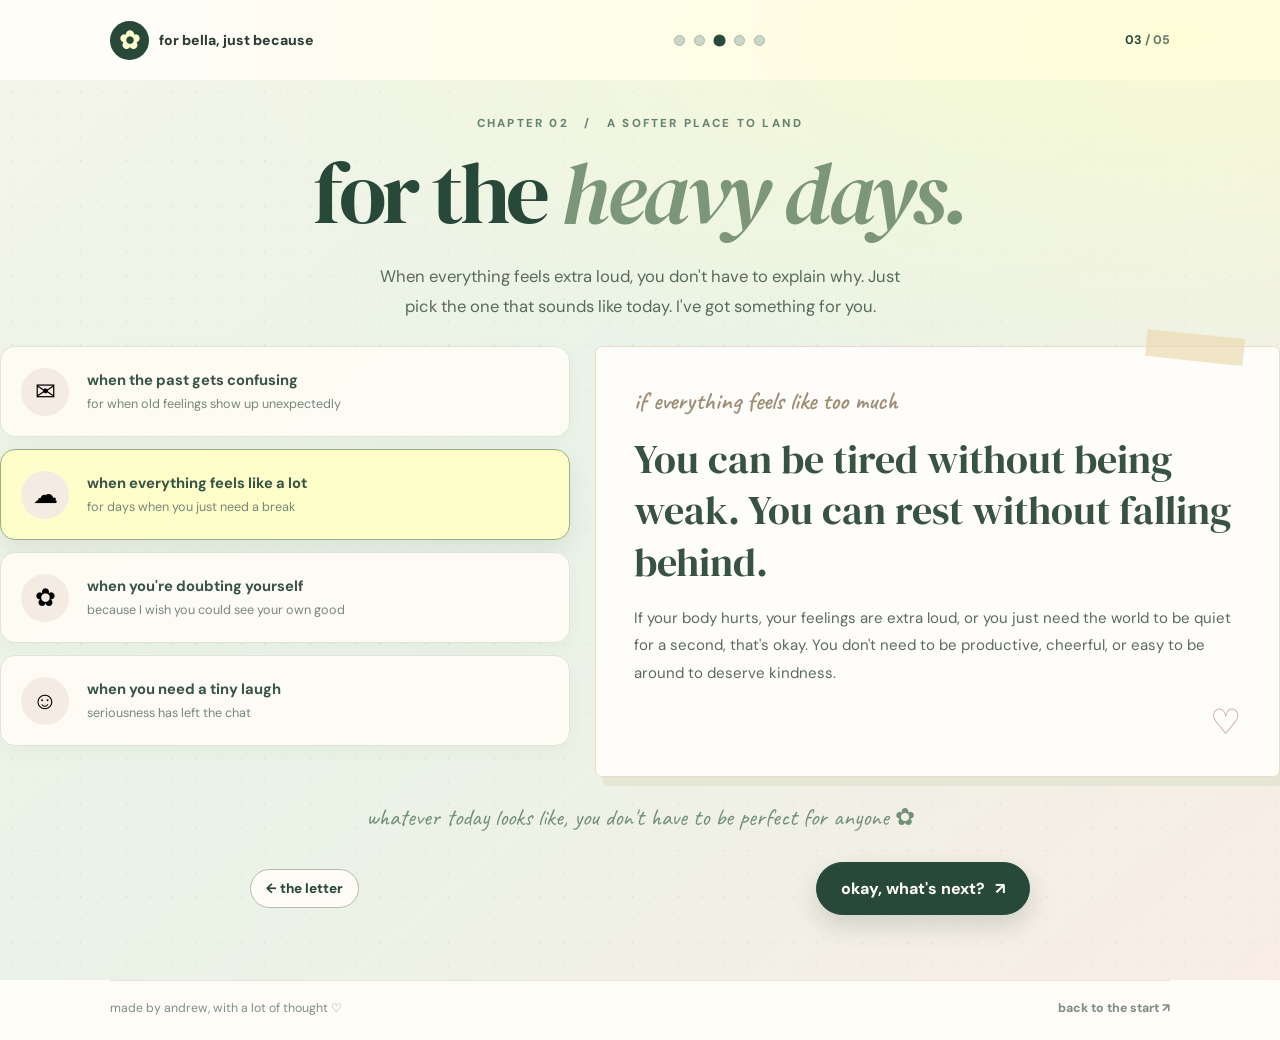
==== comfort.html @ b931c5c8 "Create scrapbook-style comfort chapter for Bella" ====
<!doctype html>
<html lang="en">
<head>
<meta charset="utf-8">
<meta name="viewport" content="width=device-width, initial-scale=1">
<meta name="theme-color" content="#fefeca">
<meta name="description" content="A little something made for Bella. Five little reminders that she's valued, supported, and has so much ahead of her.">
<meta property="og:type" content="website">
<meta property="og:title" content="for bella, just because ♡">
<meta property="og:description" content="I hope you see yourself the way I see you. A little something from Andrew.">
<title>for the harder days ♡</title>
<link rel="icon" type="image/svg+xml" href="./favicon.svg">
<link rel="stylesheet" href="./style.css">
<script src="./site.js" defer></script>
</head>
<body data-page="comfort">
<header class="app-header wrap">
  <a class="brand" href="./index.html" aria-label="Back to the beginning" data-transition><span class="brand-stamp" aria-hidden="true">✿</span> for bella, just because</a>
  <nav class="chapter-dots" aria-label="Pages in Bella's story"><a href="./index.html" class="" aria-label="Chapter 1: start"  data-transition></a><a href="./letter.html" class="" aria-label="Chapter 2: your letter"  data-transition></a><a href="./comfort.html" class="current" aria-label="Chapter 3: for the hard days" aria-current="page" data-transition></a><a href="./reasons.html" class="" aria-label="Chapter 4: little things"  data-transition></a><a href="./forever.html" class="" aria-label="Chapter 5: one last thing"  data-transition></a></nav>
  <span class="chapter-label"><strong>03</strong> / 05</span>
</header>
<main><section class="page page-soft">
  <div class="scene wrap">
    <div class="comfort-top">
      <div class="eyebrow">chapter 02 &nbsp; / &nbsp; a softer place to land</div>
      <h1>for the <em>heavy days.</em></h1>
      <p class="lead">When everything feels extra loud, you don't have to explain why. Just pick the one that sounds like today. I've got something for you.</p>
    </div>
    <div class="comfort-grid">
      <div class="comfort-picks" role="group" aria-label="Choose what you need to hear">
        <button class="comfort-choice" type="button" data-comfort="past" aria-pressed="false"><span class="icon" aria-hidden="true">✉</span><span class="choice-text"><strong>when the past gets confusing</strong><small>for when old feelings show up unexpectedly</small></span></button>
        <button class="comfort-choice" type="button" data-comfort="tired" aria-pressed="true"><span class="icon" aria-hidden="true">☁</span><span class="choice-text"><strong>when everything feels like a lot</strong><small>for days when you just need a break</small></span></button>
        <button class="comfort-choice" type="button" data-comfort="doubt" aria-pressed="false"><span class="icon" aria-hidden="true">✿</span><span class="choice-text"><strong>when you're doubting yourself</strong><small>because I wish you could see your own good</small></span></button>
        <button class="comfort-choice" type="button" data-comfort="smile" aria-pressed="false"><span class="icon" aria-hidden="true">☺</span><span class="choice-text"><strong>when you need a tiny laugh</strong><small>seriousness has left the chat</small></span></button>
      </div>
      <div class="comfort-paper" id="comfort-paper" role="status" aria-live="polite" aria-atomic="true">
        <span class="hand" id="comfort-label">if everything feels like too much</span>
        <h2 id="comfort-heading">You can be tired without being weak. You can rest without falling behind.</h2>
        <p id="comfort-detail">If your body hurts, your feelings are extra loud, or you just need the world to be quiet for a second, that's okay. You don't need to be productive, cheerful, or easy to be around to deserve kindness.</p>
        <span class="small-heart" aria-hidden="true">♡</span>
      </div>
    </div>
    <div class="comfort-footer">whatever today looks like, you don't have to be perfect for anyone ✿</div>
    <div class="chapter-nav">
      <a class="mini-btn" href="./letter.html" data-transition>← the letter</a>
      <a class="primary" href="./reasons.html" data-transition>okay, what's next? <span aria-hidden="true">↗</span></a>
    </div>
  </div>
</section></main>
<footer class="app-footer wrap"><span>made by andrew, with a lot of thought ♡</span><a href="./index.html" data-transition>back to the start ↗</a></footer>
</body>
</html>
---- style.css ----
@import url('https://fonts.googleapis.com/css2?family=DM+Sans:wght@400;500;600;700;800&family=DM+Serif+Display:ital@0;1&family=Caveat:wght@500;600;700&display=swap');

:root{--butter:#fefeca;--cream:#fffdf5;--ink:#293d36;--forest:#28483a;--sage:#9bb7a0;--rose:#f4cbd2;--peach:#f5d5ae;--lilac:#e1d7f5;--muted:#68796e;--outline:#45594a28;--shadow:0 16px 45px #43554419}
*{box-sizing:border-box}
html{scroll-behavior:smooth}
body{margin:0;min-height:100vh;background:var(--cream);font-family:'DM Sans',-apple-system,BlinkMacSystemFont,'Segoe UI',sans-serif;color:var(--ink);overflow-x:hidden}
button,a{font:inherit}button{cursor:pointer}a{color:inherit}
button:focus-visible,a:focus-visible{outline:3px solid #af6b4e;outline-offset:5px}
[hidden]{display:none!important}::selection{background:#e3e3ad;color:var(--forest)}
.wrap{width:min(1060px,calc(100% - 44px));margin-inline:auto}
.hand{font-family:'Caveat',cursive;font-weight:600}
.serif{font-family:'DM Serif Display',Georgia,serif;font-weight:400;letter-spacing:-.02em}
.eyebrow{font-size:.72rem;font-weight:800;text-transform:uppercase;letter-spacing:.19em;color:#658373}
.app-header{position:relative;z-index:10;display:flex;align-items:center;justify-content:space-between;gap:20px;min-height:80px}
.brand{display:flex;align-items:center;gap:10px;font-size:.88rem;font-weight:800;text-decoration:none;white-space:nowrap}
.brand-stamp{display:grid;place-items:center;width:39px;height:39px;background:var(--forest);color:var(--butter);border-radius:50%;font-size:1.55rem}
.chapter-dots{display:flex;gap:9px;align-items:center;justify-content:center}
.chapter-dots a{width:11px;height:11px;background:#cbd8c7;border:1px solid #a6b8a5;border-radius:50%;display:block;transition:transform .2s,background .2s}
.chapter-dots a:hover{transform:scale(1.3)}
.chapter-dots a.current{background:var(--forest);border-color:var(--forest);transform:scale(1.1)}
.chapter-label{font-size:.78rem;font-weight:800;color:#667c6d;white-space:nowrap}
.chapter-label strong{color:var(--forest)}
.app-footer{display:flex;align-items:center;justify-content:space-between;gap:15px;border-top:1px solid var(--outline);padding-block:19px 24px;font-size:.77rem;color:#7f8e81}
.app-footer a{text-decoration:none;font-weight:800}
.app-footer a:hover{text-decoration:underline}
.page{position:relative;isolation:isolate;min-height:calc(100svh - 154px);display:flex;align-items:center;padding:36px 0 65px}
.page:before{position:absolute;z-index:-2;content:"";inset:0;background-image:radial-gradient(#63826b17 1px,transparent 1px);background-size:23px 23px;pointer-events:none}
.page:after{position:absolute;z-index:-2;content:"";inset:-80px 0 auto;min-height:470px;background:radial-gradient(ellipse at 92% 8%,#fefecaaa,transparent 59%);pointer-events:none}
.page-intro{background:linear-gradient(135deg,#fefeca 0%,#fff5d7 55%,#fbeadf 100%)}
.page-intro:before{background-image:radial-gradient(#a2b18b33 .8px,transparent .8px)}
.page-letter{background:linear-gradient(148deg,#f9f8e9,#f2f2e8 54%,#fae8e1)}
.page-soft{background:linear-gradient(140deg,#f3f5e8,#e9f3e7 45%,#f9ede5)}
.page-reasons{background:linear-gradient(139deg,#fff6e9 0%,#fffbdc 52%,#f1e9f6 100%)}
.page-finale{background:linear-gradient(150deg,#fefeca,#ffedc9 50%,#efdde1)}
.scene{width:100%;position:relative;animation:arrive .65s cubic-bezier(.18,.8,.18,1) both}
@keyframes arrive{from{opacity:0;transform:translateY(15px)}to{opacity:1;transform:translateY(0)}}
.scene h1{font-family:'DM Serif Display',Georgia,serif;font-weight:400;font-size:clamp(3.1rem,6.8vw,5.8rem);line-height:1.03;letter-spacing:-.04em;margin:17px 0 23px;color:var(--forest)}
.scene h1 em,.scene h2 em{font-weight:400;color:#7c9679}
.scene p{line-height:1.82}
.lead{font-size:1.04rem;color:#566b5c;max-width:540px;margin:0}
.primary,.secondary,.mini-btn{display:inline-flex;gap:10px;align-items:center;justify-content:center;text-decoration:none;text-align:center;font-weight:800;border-radius:99px;transition:transform .2s,box-shadow .2s,background .2s}
.primary{border:1px solid var(--forest);padding:15px 24px;background:var(--forest);color:#fffef5;box-shadow:0 11px 24px #29443b2c}
.primary:hover{background:#3d614f;transform:translateY(-3px);box-shadow:0 15px 30px #29443b33}
.secondary{border:1px solid #899c8b;padding:14px 23px;background:#ffffff87;color:var(--forest)}
.secondary:hover{background:#fff;transform:translateY(-2px)}
.mini-btn{padding:10px 15px;border:1px solid #b1bcae;background:#fffcf6;font-size:.85rem;color:var(--forest)}
.mini-btn:hover{transform:translateY(-2px);background:var(--butter)}
.action-row{display:flex;flex-wrap:wrap;align-items:center;gap:12px;margin-top:26px}
.chapter-nav{display:flex;align-items:center;justify-content:space-between;gap:16px;margin-top:30px}
.chapter-nav .mini-btn{flex-shrink:0}
.corner-doodle{position:absolute;z-index:-1;pointer-events:none;color:#b1c6a7;font-family:'Caveat',cursive;font-size:4rem;opacity:.55}
.corner-doodle.one{top:-35px;right:14%}.corner-doodle.two{bottom:3%;left:0;transform:rotate(20deg)}
.sticker{position:absolute;z-index:2;display:inline-block;line-height:1.1;font-family:'Caveat',cursive;font-size:1.55rem;background:var(--rose);border:1px solid #ddb3b9;padding:11px 18px;color:#80676c;box-shadow:5px 7px 0 #5d68400e;transform:rotate(-8deg)}
.sticker.sage{background:#dbe8d2;border-color:#aec7aa;color:#54745b;transform:rotate(9deg)}
.sticker.lilac{background:#e5d9f4;border-color:#c5b6db;color:#6b5c83;transform:rotate(-7deg)}
/* The first envelope */
.intro-grid{display:grid;grid-template-columns:1fr .9fr;gap:35px;align-items:center}
.intro-copy{position:relative;z-index:1;padding:30px 0}
.intro-copy h1{font-size:clamp(4rem,8vw,7.3rem)}
.intro-copy h1 span{color:#8aa17d}
.intro-copy .lead{max-width:490px}
.intro-ps{display:inline-flex;gap:10px;align-items:center;margin-top:26px;font-family:'Caveat',cursive;font-size:1.5rem;color:#7f8e6c;transform:rotate(-3deg)}
.envelope-stage{position:relative;min-height:475px;display:flex;align-items:center;justify-content:center}
.envelope-stage .sticker{right:0;top:10px}
.envelope-stage .sticker.sage{right:auto;left:0;bottom:23px;top:auto}
.envelope-hit{display:block;position:relative;width:min(95%,410px);aspect-ratio:1.2/1;transform:rotate(5deg);transition:transform .35s;filter:drop-shadow(0 25px 20px #52644530);text-decoration:none}
.envelope-hit:hover,.envelope-hit:focus-visible{transform:rotate(0deg) translateY(-12px)}
.envelope-sheet{position:absolute;z-index:1;left:12%;top:4%;width:76%;height:70%;background:#fffefa;border:2px solid #e5dfca;transform:rotate(-3deg);display:flex;align-items:center;justify-content:flex-start;flex-direction:column;padding:26px 15px 10px;transition:transform .35s;border-radius:3px}
.envelope-hit:hover .envelope-sheet,.envelope-hit:focus-visible .envelope-sheet{transform:translateY(-35px) rotate(-3deg)}
.envelope-sheet .flower{font-size:3.65rem;color:#d7a35c;line-height:1.1}
.envelope-sheet strong{font-family:'Caveat',cursive;font-weight:600;font-size:2.15rem;color:var(--forest)}
.envelope-base{position:absolute;z-index:2;left:1%;right:1%;bottom:5%;height:66%;background:#f4c6ae;border:2px solid #d9a78f;border-radius:5px;overflow:hidden}
.envelope-base:before{content:"";position:absolute;inset:0;background:#f3cbb5;clip-path:polygon(0 0,50% 57%,100% 0)}
.envelope-base:after{content:"";position:absolute;inset:0;background:#eab49e;clip-path:polygon(0 100%,50% 35%,100% 100%)}
.envelope-seal{position:absolute;z-index:3;left:50%;bottom:22%;transform:translateX(-50%);width:66px;height:66px;border-radius:50%;display:grid;place-items:center;background:#f6edbc;border:2px solid #d5b970;font-size:2.4rem;color:#8d7756}
.envelope-tag{position:absolute;left:12%;bottom:-8%;z-index:4;font-family:'Caveat',cursive;font-size:1.55rem;transform:rotate(-10deg);color:#786d5b}
.intro-btn{margin-top:29px}
.sparkle-button{border:1px dashed #cba79c;border-radius:50px;padding:12px 17px;color:#6e7262;background:#fff8e67a;font-size:.82rem;font-weight:800}
.sparkle-button:hover{background:#fff8e6}
/* Letter */
.letter-grid{display:grid;grid-template-columns:.58fr 1fr;align-items:center;gap:45px}
.letter-heading{position:relative;align-self:start;padding-top:40px}
.letter-heading .lead{margin-top:19px}
.letter-side-stamp{margin-top:30px;color:#7d9778;font-family:'Caveat',cursive;font-size:1.7rem;transform:rotate(-5deg)}
.paper{position:relative;background:#fffefa;box-shadow:9px 12px 0 #e6e7d4,0 25px 60px #354d3414;border:1px solid #e7e2d3;padding:39px 49px;transform:rotate(.6deg);max-width:650px}
.paper:before{content:"";position:absolute;top:0;bottom:0;left:25px;border-left:1px solid #f3d6d2}
.paper .tape{position:absolute;top:-14px;left:41%;width:100px;height:28px;background:#e9d6a6a8;transform:rotate(-6deg)}
.paper-top{display:flex;justify-content:space-between;gap:15px;border-bottom:1px solid #e6e6da;padding-bottom:16px;margin-bottom:24px;color:#8d988c;font-size:.68rem;letter-spacing:.13em;text-transform:uppercase;font-weight:800}
.paper h2{font-family:'Caveat',cursive;color:#6c8967;font-size:2.9rem;line-height:1;margin:0 0 18px}
.paper p{color:#46574d;font-size:.97rem;line-height:1.84;margin:0 0 15px}
.paper p strong{color:#294c3a}
.paper-sign{font-family:'Caveat',cursive;font-size:2.25rem;color:#678166;text-align:right;transform:rotate(-4deg);margin-top:11px}
.paper-heart{position:absolute;right:-17px;top:68px;background:var(--rose);padding:11px 15px;border-radius:50%;transform:rotate(12deg);font-size:1.5rem;color:#906b72;border:1px solid #e4bec0}
.letter-grid .chapter-nav{grid-column:2;margin-top:0}
/* comfort */
.comfort-top{text-align:center;max-width:720px;margin:0 auto 25px}
.comfort-top .lead{margin:0 auto}
.comfort-grid{display:grid;grid-template-columns:1fr 1.2fr;gap:25px;align-items:stretch}
.comfort-picks{display:flex;flex-direction:column;gap:12px}
.comfort-choice{display:flex;align-items:center;gap:18px;width:100%;min-height:91px;text-align:left;background:#fffcf4e6;border:1px solid #dbe6d8;border-radius:15px;padding:17px 20px;box-shadow:0 7px 18px #32473509;transition:transform .2s,background .2s,border-color .2s}
.comfort-choice:hover{transform:translateX(5px);border-color:#92ad93}
.comfort-choice[aria-pressed="true"]{background:var(--butter);border-color:#99ae84;box-shadow:0 10px 24px #34453218}
.comfort-choice .icon{display:grid;place-items:center;flex:0 0 48px;height:48px;background:#f4ece2;border-radius:50%;font-size:1.55rem}
.comfort-choice .choice-text strong{display:block;font-size:.92rem;color:#385444}
.comfort-choice .choice-text small{display:block;color:#77887a;font-size:.79rem;margin-top:5px;line-height:1.4}
.comfort-paper{position:relative;border:1px solid #e9ddc9;background:#fffdfa;padding:38px 38px 31px;border-radius:7px;box-shadow:7px 9px 0 #e5e5d5;display:flex;flex-direction:column;justify-content:center;min-height:375px}
.comfort-paper:before{content:"";position:absolute;top:-13px;right:35px;width:98px;height:27px;background:#e9d8aca1;transform:rotate(6deg)}
.comfort-paper .hand{font-size:1.58rem;color:#a08d77}
.comfort-paper h2{font-family:'DM Serif Display',Georgia,serif;font-weight:400;font-size:clamp(1.7rem,3.5vw,2.5rem);line-height:1.28;margin:17px 0;color:#385343}
.comfort-paper p{font-size:.94rem;color:#5b6b60;margin:0;line-height:1.83}
.comfort-paper .small-heart{align-self:end;color:#cda4a8;font-size:2.2rem;margin-top:12px}
.comfort-paper.flash h2{animation:fade-in .38s ease}
@keyframes fade-in{from{opacity:.15;transform:translateY(9px)}to{opacity:1;transform:translateY(0)}}
.comfort-footer{text-align:center;margin-top:25px;font-family:'Caveat',cursive;font-size:1.5rem;color:#729078}
.comfort-footer+.chapter-nav{max-width:780px;margin-inline:auto}
/* reasons */
.reason-intro{text-align:center;margin:0 auto 35px;max-width:720px}
.reason-intro .lead{margin-inline:auto}
.card-grid{display:grid;grid-template-columns:repeat(4,1fr);gap:17px}
.flip-card{position:relative;width:100%;min-height:284px;padding:0;border:0;background:transparent;perspective:900px;text-align:left;cursor:pointer}
.flip-inner{position:relative;width:100%;height:100%;min-height:284px;transform-style:preserve-3d;transition:transform .6s cubic-bezier(.2,.7,.2,1);display:block}
.flip-card[aria-pressed="true"] .flip-inner{transform:rotateY(180deg)}
.flip-face{position:absolute;inset:0;display:flex;flex-direction:column;padding:24px 21px;border-radius:11px;border:1px solid #e5dcce;box-shadow:0 9px 22px #645f4b14;backface-visibility:hidden;-webkit-backface-visibility:hidden;overflow:hidden}
.flip-front{background:#fffdf8}
.flip-card:nth-child(2) .flip-front{background:#f8e3df}
.flip-card:nth-child(3) .flip-front{background:#e2eddd}
.flip-card:nth-child(4) .flip-front{background:#e9e3f5}
.flip-back{background:#fff8d8;transform:rotateY(180deg);border-color:#cdd6ae}
.flip-face .card-num{font-size:.68rem;letter-spacing:.15em;color:#7c8677;font-weight:800}
.flip-face .big-icon{font-size:4rem;line-height:1;margin:auto;align-self:center;color:#a5ac77;filter:drop-shadow(0 5px 0 #00000005)}
.flip-face .flip-title{font-family:'Caveat',cursive;font-size:1.7rem;line-height:1.03;color:#4d6b54;margin-top:auto}
.flip-face .flip-hint{color:#839286;font-size:.74rem;margin-top:9px}
.flip-back strong{font-family:'DM Serif Display',Georgia,serif;font-size:1.6rem;font-weight:400;color:#36533e;line-height:1.15}
.flip-back p{font-size:.91rem;line-height:1.75;margin:16px 0 0;color:#5e7062}
.flip-back .flip-hint{margin-top:auto;padding-top:11px}
.reason-progress{margin-top:29px;text-align:center;color:#748674;font-size:.83rem;font-weight:700}
.reason-progress strong{color:var(--forest)}
.reason-progress+.chapter-nav{max-width:700px;margin-inline:auto}
/* finale */
.final-grid{display:grid;grid-template-columns:.95fr 1.05fr;gap:40px;align-items:center}
.final-copy h1{font-size:clamp(3.4rem,7vw,6.5rem)}
.final-copy h1 em{color:#7f9a73}
.final-copy .lead{max-width:530px}
.final-copy .small-note{display:block;margin-top:20px;font-family:'Caveat',cursive;color:#94826b;font-size:1.5rem;transform:rotate(-4deg)}
.bouquet-scene{position:relative;min-height:460px;display:flex;align-items:center;justify-content:center}
.bouquet-paper{width:min(100%,405px);min-height:400px;padding:32px;background:#fffefa;border:1px solid #ede1c5;box-shadow:12px 17px 0 #eddfc2,0 26px 36px #655f3f15;transform:rotate(4deg);text-align:center;position:relative}
.bouquet-paper:before{content:"";position:absolute;top:-15px;left:35%;width:106px;height:29px;background:#e3d9b3bc;transform:rotate(-8deg)}
.bouquet-paper svg{width:85%;max-height:230px;display:block;margin:9px auto}
.bouquet-paper strong{font-family:'Caveat',cursive;color:#4e6e52;font-size:2rem}
.bouquet-paper span{font-size:.68rem;letter-spacing:.16em;color:#8c9584;display:block;margin-top:13px;font-weight:800}
.bouquet-scene .sticker{right:-12px;bottom:18px}
.final-note{margin-top:26px;background:#fffefa;border:1px solid #e1d9bd;border-radius:14px;padding:23px 26px;box-shadow:5px 7px 0 #eee8c8;max-width:550px}
.final-note[hidden]{display:none}
.final-note h2{font-family:'Caveat',cursive;font-size:2.25rem;color:#4c7452;font-weight:600;margin:0 0 8px}
.final-note p{font-size:.99rem;line-height:1.78;color:#4e6355;margin:0 0 11px}
.final-note p:last-child{margin-bottom:0}
.final-actions{display:flex;gap:11px;align-items:center;flex-wrap:wrap;margin-top:25px}
.final-caption{font-size:.8rem;color:#748274;margin-top:22px}
.heart-float{position:fixed;pointer-events:none;z-index:100;animation:fly 1.4s ease-out forwards;font-size:1.35rem;color:#e7a0a9}
@keyframes fly{to{transform:translate(var(--x),-180px) rotate(var(--r));opacity:0}}
body.leaving .scene{animation:leave .38s ease forwards}
@keyframes leave{to{opacity:0;transform:translateY(-12px) scale(.99)}}
/* Responsive */
@media(max-width:940px){
 .intro-grid,.letter-grid,.final-grid{gap:28px}
 .intro-copy h1{font-size:clamp(3.65rem,8vw,6rem)}
 .envelope-stage{min-height:400px}
 .card-grid{gap:10px}
 .flip-face{padding:20px 16px}
 .flip-back strong{font-size:1.4rem}
 .paper{padding:34px}
 .letter-grid{grid-template-columns:.5fr 1fr}
}
@media(max-width:720px){
 .wrap{width:min(560px,calc(100% - 34px))}
 .app-header{min-height:67px;gap:8px}
 .brand{font-size:.77rem;gap:7px}
 .brand-stamp{width:34px;height:34px;font-size:1.35rem}
 .chapter-dots{gap:6px}
 .chapter-dots a{width:9px;height:9px}
 .chapter-label{display:none}
 .page{min-height:calc(100svh - 135px);padding:30px 0 54px}
 .scene h1{font-size:clamp(3.2rem,10.3vw,4.9rem)}
 .intro-grid,.letter-grid,.comfort-grid,.final-grid{grid-template-columns:1fr}
 .intro-grid{gap:5px}
 .intro-copy{padding:0;text-align:center}
 .intro-copy .lead{margin-inline:auto}
 .intro-copy h1{font-size:clamp(3.9rem,12vw,5.6rem)}
 .intro-ps{margin-top:16px}
 .intro-btn,.action-row{justify-content:center}
 .envelope-stage{min-height:350px}
 .envelope-hit{width:min(77%,345px)}
 .envelope-stage .sticker{right:1%;top:10px;font-size:1.33rem}
 .envelope-stage .sticker.sage{bottom:0}
 .envelope-sheet strong{font-size:1.8rem}
 .letter-heading{padding:0}
 .letter-side-stamp{display:none}
 .letter-grid .chapter-nav{grid-column:1}
 .paper{max-width:100%;padding:35px 30px}
 .paper:before{left:13px}
 .paper-heart{right:-8px}
 .comfort-top{margin-bottom:26px}
 .comfort-paper{min-height:280px}
 .card-grid{grid-template-columns:repeat(2,1fr);gap:13px}
 .flip-card,.flip-inner{min-height:250px}
 .final-grid{gap:8px}
 .bouquet-scene{min-height:350px}
 .bouquet-paper{width:310px;min-height:340px}
 .bouquet-paper svg{max-height:215px}
 .app-footer{font-size:.71rem}
}
@media(max-width:390px){
 .wrap{width:calc(100% - 28px)}
 .brand{font-size:.7rem}
 .app-header{min-height:62px}
 .intro-copy h1{font-size:3.6rem}
 .envelope-stage{min-height:300px}
 .envelope-hit{width:90%}
 .envelope-stage .sticker{font-size:1.17rem;padding:8px 10px}
 .envelope-sheet .flower{font-size:2.5rem}
 .envelope-sheet strong{font-size:1.55rem}
 .paper{padding:29px 23px}
 .paper p{font-size:.9rem}
 .comfort-paper{padding:28px 25px}
 .comfort-choice{padding:14px}
 .card-grid{gap:9px}
 .flip-face{padding:18px 13px}
 .flip-face .big-icon{font-size:3rem}
 .flip-face .flip-title{font-size:1.4rem}
 .flip-back strong{font-size:1.25rem}
 .flip-back p{font-size:.81rem;line-height:1.6}
 .chapter-nav .mini-btn{padding:10px 12px;font-size:.78rem}
}
@media(prefers-reduced-motion:reduce){
 *,*:before,*:after{scroll-behavior:auto!important;animation-duration:.01ms!important;animation-iteration-count:1!important;transition-duration:.01ms!important}
}
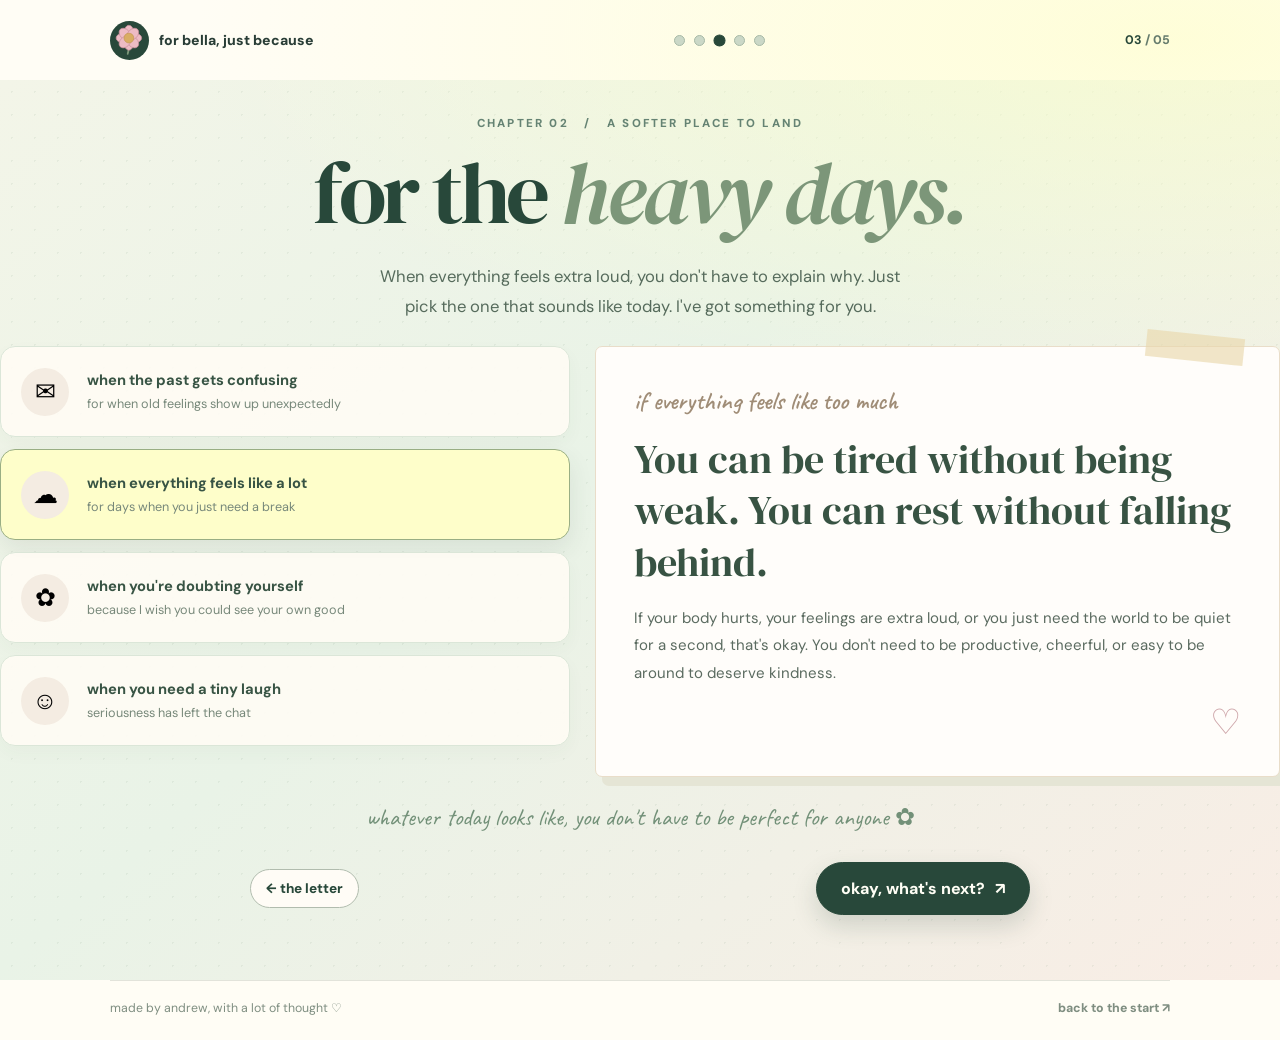
==== commit a8dcb44a: "Replace emoji logo with hand-drawn flower on comfort.html" ====
--- a/comfort.html
+++ b/comfort.html
@@ -15,7 +15,7 @@
 </head>
 <body data-page="comfort">
 <header class="app-header wrap">
-  <a class="brand" href="./index.html" aria-label="Back to the beginning" data-transition><span class="brand-stamp" aria-hidden="true">✿</span> for bella, just because</a>
+  <a class="brand" href="./index.html" aria-label="Back to the beginning" data-transition><span class="brand-stamp" aria-hidden="true"><svg viewBox="0 0 64 64" focusable="false" aria-hidden="true" xmlns="http://www.w3.org/2000/svg"><path d="M30 37c1 6 1 12-1 17M30 45c-7-5-11-2-13-7 5-2 9-1 13 2" stroke="#7d997b" stroke-width="2.7" fill="none" stroke-linecap="round"/><g fill="#edbbc4" stroke="#c88d9a" stroke-width="1.1"><ellipse cx="31" cy="19" rx="8" ry="12"/><ellipse cx="31" cy="36" rx="8" ry="12"/><ellipse cx="22" cy="28" rx="12" ry="8"/><ellipse cx="40" cy="28" rx="12" ry="8"/><ellipse cx="24.5" cy="21.5" rx="8" ry="11" transform="rotate(-45 24.5 21.5)"/><ellipse cx="37.5" cy="34.5" rx="8" ry="11" transform="rotate(-45 37.5 34.5)"/><ellipse cx="37.5" cy="21.5" rx="8" ry="11" transform="rotate(45 37.5 21.5)"/><ellipse cx="24.5" cy="34.5" rx="8" ry="11" transform="rotate(45 24.5 34.5)"/></g><circle cx="31" cy="28" r="8" fill="#d9ad63" stroke="#c69756" stroke-width="1.2"/></svg></span> for bella, just because</a>
   <nav class="chapter-dots" aria-label="Pages in Bella's story"><a href="./index.html" class="" aria-label="Chapter 1: start"  data-transition></a><a href="./letter.html" class="" aria-label="Chapter 2: your letter"  data-transition></a><a href="./comfort.html" class="current" aria-label="Chapter 3: for the hard days" aria-current="page" data-transition></a><a href="./reasons.html" class="" aria-label="Chapter 4: little things"  data-transition></a><a href="./forever.html" class="" aria-label="Chapter 5: one last thing"  data-transition></a></nav>
   <span class="chapter-label"><strong>03</strong> / 05</span>
 </header>
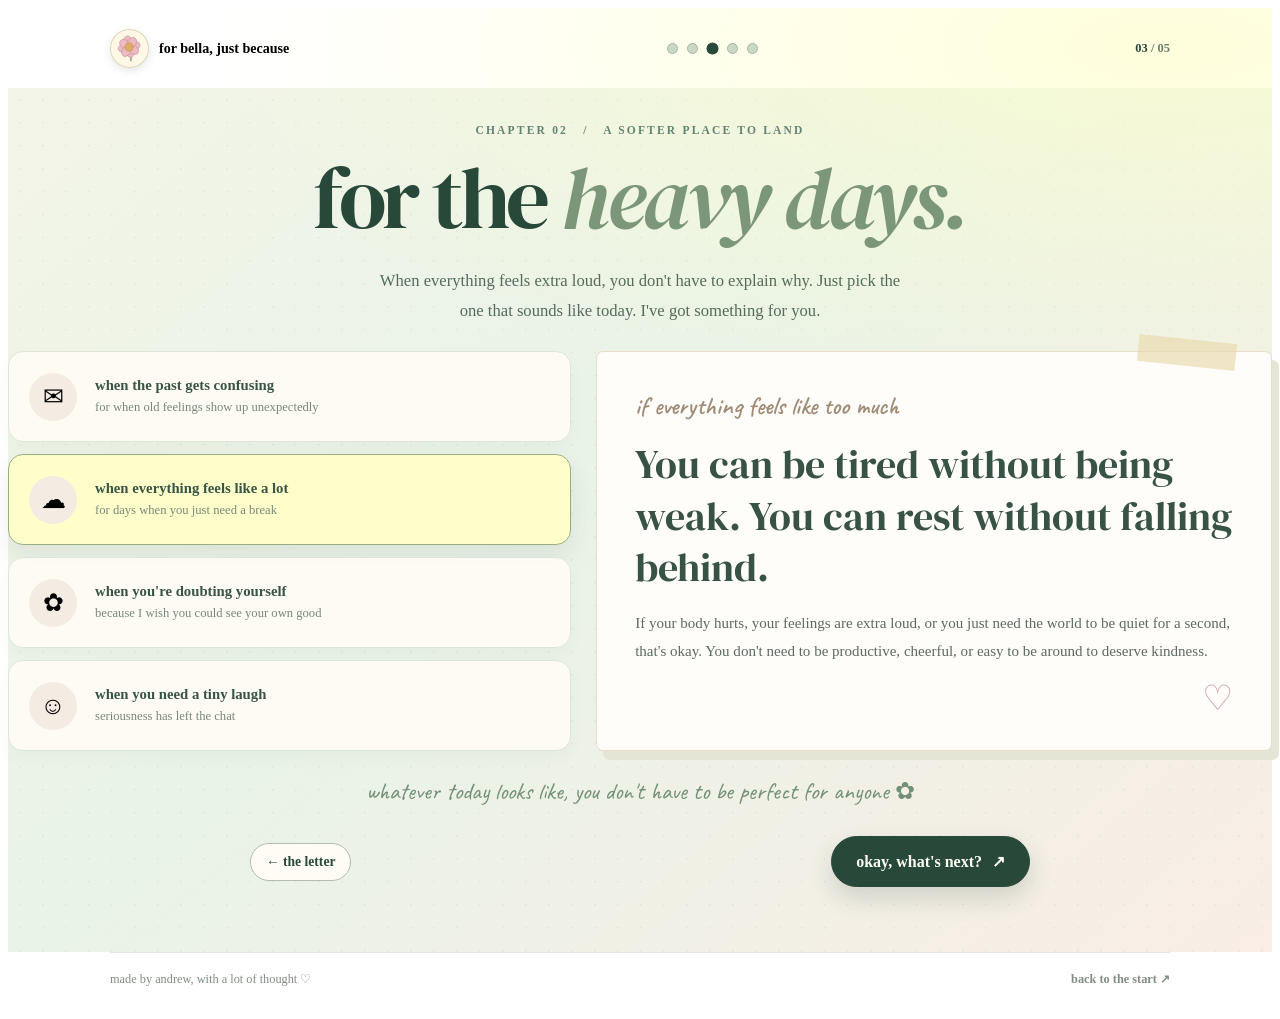
==== commit 7880ffdb: "Refresh Bella site assets after mobile logo and layout fixes" ====
--- a/comfort.html
+++ b/comfort.html
@@ -9,9 +9,9 @@
 <meta property="og:title" content="for bella, just because ♡">
 <meta property="og:description" content="I hope you see yourself the way I see you. A little something from Andrew.">
 <title>for the harder days ♡</title>
-<link rel="icon" type="image/svg+xml" href="./favicon.svg">
-<link rel="stylesheet" href="./style.css">
-<script src="./site.js" defer></script>
+<link rel="icon" type="image/svg+xml" href="./favicon.svg?v=20261018b">
+<link rel="stylesheet" href="./style.css?v=20261018b">
+<script src="./site.js?v=20261018b" defer></script>
 </head>
 <body data-page="comfort">
 <header class="app-header wrap">
--- a/style.css
+++ b/style.css
@@ -3,18 +3,19 @@
 :root{--butter:#fefeca;--cream:#fffdf5;--ink:#293d36;--forest:#28483a;--sage:#9bb7a0;--rose:#f4cbd2;--peach:#f5d5ae;--lilac:#e1d7f5;--muted:#68796e;--outline:#45594a28;--shadow:0 16px 45px #43554419}
 *{box-sizing:border-box}
 html{scroll-behavior:smooth}
-body{margin:0;min-height:100vh;background:var(--cream);font-family:'DM Sans',-apple-system,BlinkMacSystemFont,'Segoe UI',sans-serif;color:var(--ink);overflow-x:hidden}
+html{-webkit-text-size-adjust:100%;text-size-adjust:100%;overflow-x:clip}\nbody{margin:0;min-height:100vh;background:var(--cream);font-family:'DM Sans',-apple-system,BlinkMacSystemFont,'Segoe UI',sans-serif;color:var(--ink);overflow-x:hidden}
 button,a{font:inherit}button{cursor:pointer}a{color:inherit}
 button:focus-visible,a:focus-visible{outline:3px solid #af6b4e;outline-offset:5px}
 [hidden]{display:none!important}::selection{background:#e3e3ad;color:var(--forest)}
 .wrap{width:min(1060px,calc(100% - 44px));margin-inline:auto}
 .hand{font-family:'Caveat',cursive;font-weight:600}
 .serif{font-family:'DM Serif Display',Georgia,serif;font-weight:400;letter-spacing:-.02em}
-.eyebrow{font-size:.72rem;font-weight:800;text-transform:uppercase;letter-spacing:.19em;color:#658373}
+.eyebrow{max-width:100%;font-size:.72rem;font-weight:800;text-transform:uppercase;letter-spacing:.19em;color:#658373}
 .app-header{position:relative;z-index:10;display:flex;align-items:center;justify-content:space-between;gap:20px;min-height:80px}
-.brand{display:flex;align-items:center;gap:10px;font-size:.88rem;font-weight:800;text-decoration:none;white-space:nowrap}
-.brand-stamp{display:grid;place-items:center;width:39px;height:39px;background:var(--forest);color:var(--butter);border-radius:50%;font-size:1.55rem}
-.chapter-dots{display:flex;gap:9px;align-items:center;justify-content:center}
+.brand{display:flex;align-items:center;gap:10px;min-width:0;font-size:.88rem;font-weight:800;text-decoration:none;white-space:nowrap}
+.brand-stamp{display:grid;place-items:center;width:39px;height:39px;flex:0 0 39px;background:#fff8e7;border:1px solid #dfd6b7;border-radius:50%;box-shadow:0 3px 8px #314b3420;transform:rotate(-12deg)}
+.brand-stamp svg{display:block;width:34px;height:34px;max-width:100%;max-height:100%;overflow:visible}
+.chapter-dots{display:flex;gap:9px;align-items:center;justify-content:center;flex-shrink:0}
 .chapter-dots a{width:11px;height:11px;background:#cbd8c7;border:1px solid #a6b8a5;border-radius:50%;display:block;transition:transform .2s,background .2s}
 .chapter-dots a:hover{transform:scale(1.3)}
 .chapter-dots a.current{background:var(--forest);border-color:var(--forest);transform:scale(1.1)}
@@ -32,7 +33,7 @@
 .page-soft{background:linear-gradient(140deg,#f3f5e8,#e9f3e7 45%,#f9ede5)}
 .page-reasons{background:linear-gradient(139deg,#fff6e9 0%,#fffbdc 52%,#f1e9f6 100%)}
 .page-finale{background:linear-gradient(150deg,#fefeca,#ffedc9 50%,#efdde1)}
-.scene{width:100%;position:relative;animation:arrive .65s cubic-bezier(.18,.8,.18,1) both}
+.scene{width:100%;min-width:0;position:relative;animation:arrive .65s cubic-bezier(.18,.8,.18,1) both}
 @keyframes arrive{from{opacity:0;transform:translateY(15px)}to{opacity:1;transform:translateY(0)}}
 .scene h1{font-family:'DM Serif Display',Georgia,serif;font-weight:400;font-size:clamp(3.1rem,6.8vw,5.8rem);line-height:1.03;letter-spacing:-.04em;margin:17px 0 23px;color:var(--forest)}
 .scene h1 em,.scene h2 em{font-weight:400;color:#7c9679}
@@ -46,7 +47,7 @@
 .mini-btn{padding:10px 15px;border:1px solid #b1bcae;background:#fffcf6;font-size:.85rem;color:var(--forest)}
 .mini-btn:hover{transform:translateY(-2px);background:var(--butter)}
 .action-row{display:flex;flex-wrap:wrap;align-items:center;gap:12px;margin-top:26px}
-.chapter-nav{display:flex;align-items:center;justify-content:space-between;gap:16px;margin-top:30px}
+.chapter-nav{display:flex;align-items:center;justify-content:space-between;gap:12px;flex-wrap:wrap;margin-top:30px}
 .chapter-nav .mini-btn{flex-shrink:0}
 .corner-doodle{position:absolute;z-index:-1;pointer-events:none;color:#b1c6a7;font-family:'Caveat',cursive;font-size:4rem;opacity:.55}
 .corner-doodle.one{top:-35px;right:14%}.corner-doodle.two{bottom:3%;left:0;transform:rotate(20deg)}
@@ -54,10 +55,10 @@
 .sticker.sage{background:#dbe8d2;border-color:#aec7aa;color:#54745b;transform:rotate(9deg)}
 .sticker.lilac{background:#e5d9f4;border-color:#c5b6db;color:#6b5c83;transform:rotate(-7deg)}
 /* The first envelope */
-.intro-grid{display:grid;grid-template-columns:1fr .9fr;gap:35px;align-items:center}
-.intro-copy{position:relative;z-index:1;padding:30px 0}
+.intro-grid{display:grid;grid-template-columns:minmax(0,1fr) minmax(0,.9fr);gap:35px;align-items:center}
+.intro-copy{min-width:0;max-width:100%;position:relative;z-index:1;padding:30px 0}
 .intro-copy h1{font-size:clamp(4rem,8vw,7.3rem)}
-.intro-copy h1 span{color:#8aa17d}
+.intro-copy h1 span{color:#789375}
 .intro-copy .lead{max-width:490px}
 .intro-ps{display:inline-flex;gap:10px;align-items:center;margin-top:26px;font-family:'Caveat',cursive;font-size:1.5rem;color:#7f8e6c;transform:rotate(-3deg)}
 .envelope-stage{position:relative;min-height:475px;display:flex;align-items:center;justify-content:center}
@@ -67,7 +68,7 @@
 .envelope-hit:hover,.envelope-hit:focus-visible{transform:rotate(0deg) translateY(-12px)}
 .envelope-sheet{position:absolute;z-index:1;left:12%;top:4%;width:76%;height:70%;background:#fffefa;border:2px solid #e5dfca;transform:rotate(-3deg);display:flex;align-items:center;justify-content:flex-start;flex-direction:column;padding:26px 15px 10px;transition:transform .35s;border-radius:3px}
 .envelope-hit:hover .envelope-sheet,.envelope-hit:focus-visible .envelope-sheet{transform:translateY(-35px) rotate(-3deg)}
-.envelope-sheet .flower{font-size:3.65rem;color:#d7a35c;line-height:1.1}
+.envelope-sheet .flower{display:block;width:70px;height:70px;max-width:40%;flex:0 0 auto;line-height:1}.envelope-sheet .flower svg{display:block;width:100%;height:100%}
 .envelope-sheet strong{font-family:'Caveat',cursive;font-weight:600;font-size:2.15rem;color:var(--forest)}
 .envelope-base{position:absolute;z-index:2;left:1%;right:1%;bottom:5%;height:66%;background:#f4c6ae;border:2px solid #d9a78f;border-radius:5px;overflow:hidden}
 .envelope-base:before{content:"";position:absolute;inset:0;background:#f3cbb5;clip-path:polygon(0 0,50% 57%,100% 0)}
@@ -127,7 +128,7 @@
 .flip-card:nth-child(4) .flip-front{background:#e9e3f5}
 .flip-back{background:#fff8d8;transform:rotateY(180deg);border-color:#cdd6ae}
 .flip-face .card-num{font-size:.68rem;letter-spacing:.15em;color:#7c8677;font-weight:800}
-.flip-face .big-icon{font-size:4rem;line-height:1;margin:auto;align-self:center;color:#a5ac77;filter:drop-shadow(0 5px 0 #00000005)}
+.flip-face .big-icon{font-size:3rem;line-height:1;margin:auto;align-self:center;color:#a5ac77;filter:drop-shadow(0 5px 0 #00000005)}.flip-face .big-icon svg{width:74px;height:74px;display:block;max-width:100%}
 .flip-face .flip-title{font-family:'Caveat',cursive;font-size:1.7rem;line-height:1.03;color:#4d6b54;margin-top:auto}
 .flip-face .flip-hint{color:#839286;font-size:.74rem;margin-top:9px}
 .flip-back strong{font-family:'DM Serif Display',Georgia,serif;font-size:1.6rem;font-weight:400;color:#36533e;line-height:1.15}
@@ -175,21 +176,21 @@
  .wrap{width:min(560px,calc(100% - 34px))}
  .app-header{min-height:67px;gap:8px}
  .brand{font-size:.77rem;gap:7px}
- .brand-stamp{width:34px;height:34px;font-size:1.35rem}
+ .brand-stamp{width:34px;height:34px;flex-basis:34px}.brand-stamp svg{width:30px;height:30px}
  .chapter-dots{gap:6px}
  .chapter-dots a{width:9px;height:9px}
  .chapter-label{display:none}
  .page{min-height:calc(100svh - 135px);padding:30px 0 54px}
- .scene h1{font-size:clamp(3.2rem,10.3vw,4.9rem)}
+ .scene h1{font-size:clamp(2.7rem,9vw,4.2rem)}
  .intro-grid,.letter-grid,.comfort-grid,.final-grid{grid-template-columns:1fr}
  .intro-grid{gap:5px}
  .intro-copy{padding:0;text-align:center}
  .intro-copy .lead{margin-inline:auto}
- .intro-copy h1{font-size:clamp(3.9rem,12vw,5.6rem)}
+ .intro-copy h1{font-size:clamp(2.45rem,10.5vw,3.9rem);letter-spacing:-.045em;line-height:1.04;overflow-wrap:normal}
  .intro-ps{margin-top:16px}
  .intro-btn,.action-row{justify-content:center}
  .envelope-stage{min-height:350px}
- .envelope-hit{width:min(77%,345px)}
+ .envelope-hit{width:min(82%,310px)}
  .envelope-stage .sticker{right:1%;top:10px;font-size:1.33rem}
  .envelope-stage .sticker.sage{bottom:0}
  .envelope-sheet strong{font-size:1.8rem}
@@ -213,11 +214,11 @@
  .wrap{width:calc(100% - 28px)}
  .brand{font-size:.7rem}
  .app-header{min-height:62px}
- .intro-copy h1{font-size:3.6rem}
+ .intro-copy h1{font-size:clamp(2.3rem,10.2vw,2.65rem)}
  .envelope-stage{min-height:300px}
  .envelope-hit{width:90%}
  .envelope-stage .sticker{font-size:1.17rem;padding:8px 10px}
- .envelope-sheet .flower{font-size:2.5rem}
+ .envelope-sheet .flower{width:54px;height:54px}
  .envelope-sheet strong{font-size:1.55rem}
  .paper{padding:29px 23px}
  .paper p{font-size:.9rem}
@@ -234,3 +235,24 @@
 @media(prefers-reduced-motion:reduce){
  *,*:before,*:after{scroll-behavior:auto!important;animation-duration:.01ms!important;animation-iteration-count:1!important;transition-duration:.01ms!important}
 }
+
+
+/* iOS mobile browser safeguards: keep editorial text and decorative elements within the viewport. */
+@media(max-width:720px){
+  html,body{max-width:100%;overflow-x:clip}
+  .wrap{max-width:calc(100vw - 34px)}
+  .intro-grid,.intro-copy,.intro-copy h1,.envelope-stage,.letter-heading,.final-copy{min-width:0;max-width:100%}
+  .intro-copy h1{font-size:clamp(2.4rem,10.4vw,3.9rem);word-break:normal}
+  .envelope-sheet .flower svg,.brand-stamp svg{max-width:100%;height:auto}
+  .envelope-stage .sticker{max-width:46%;font-size:1.17rem}
+  .sticker{line-height:1.15}
+  .chapter-nav .primary{max-width:100%}
+  .card-grid>.flip-card{min-width:0}
+}
+@media(max-width:390px){
+  .wrap{max-width:calc(100vw - 28px)}
+  .intro-copy h1{font-size:clamp(2.25rem,10vw,2.65rem)}
+  .envelope-stage{min-height:310px}
+  .envelope-hit{width:min(88%,300px)}
+  .envelope-sheet .flower{width:52px;height:52px}
+}
